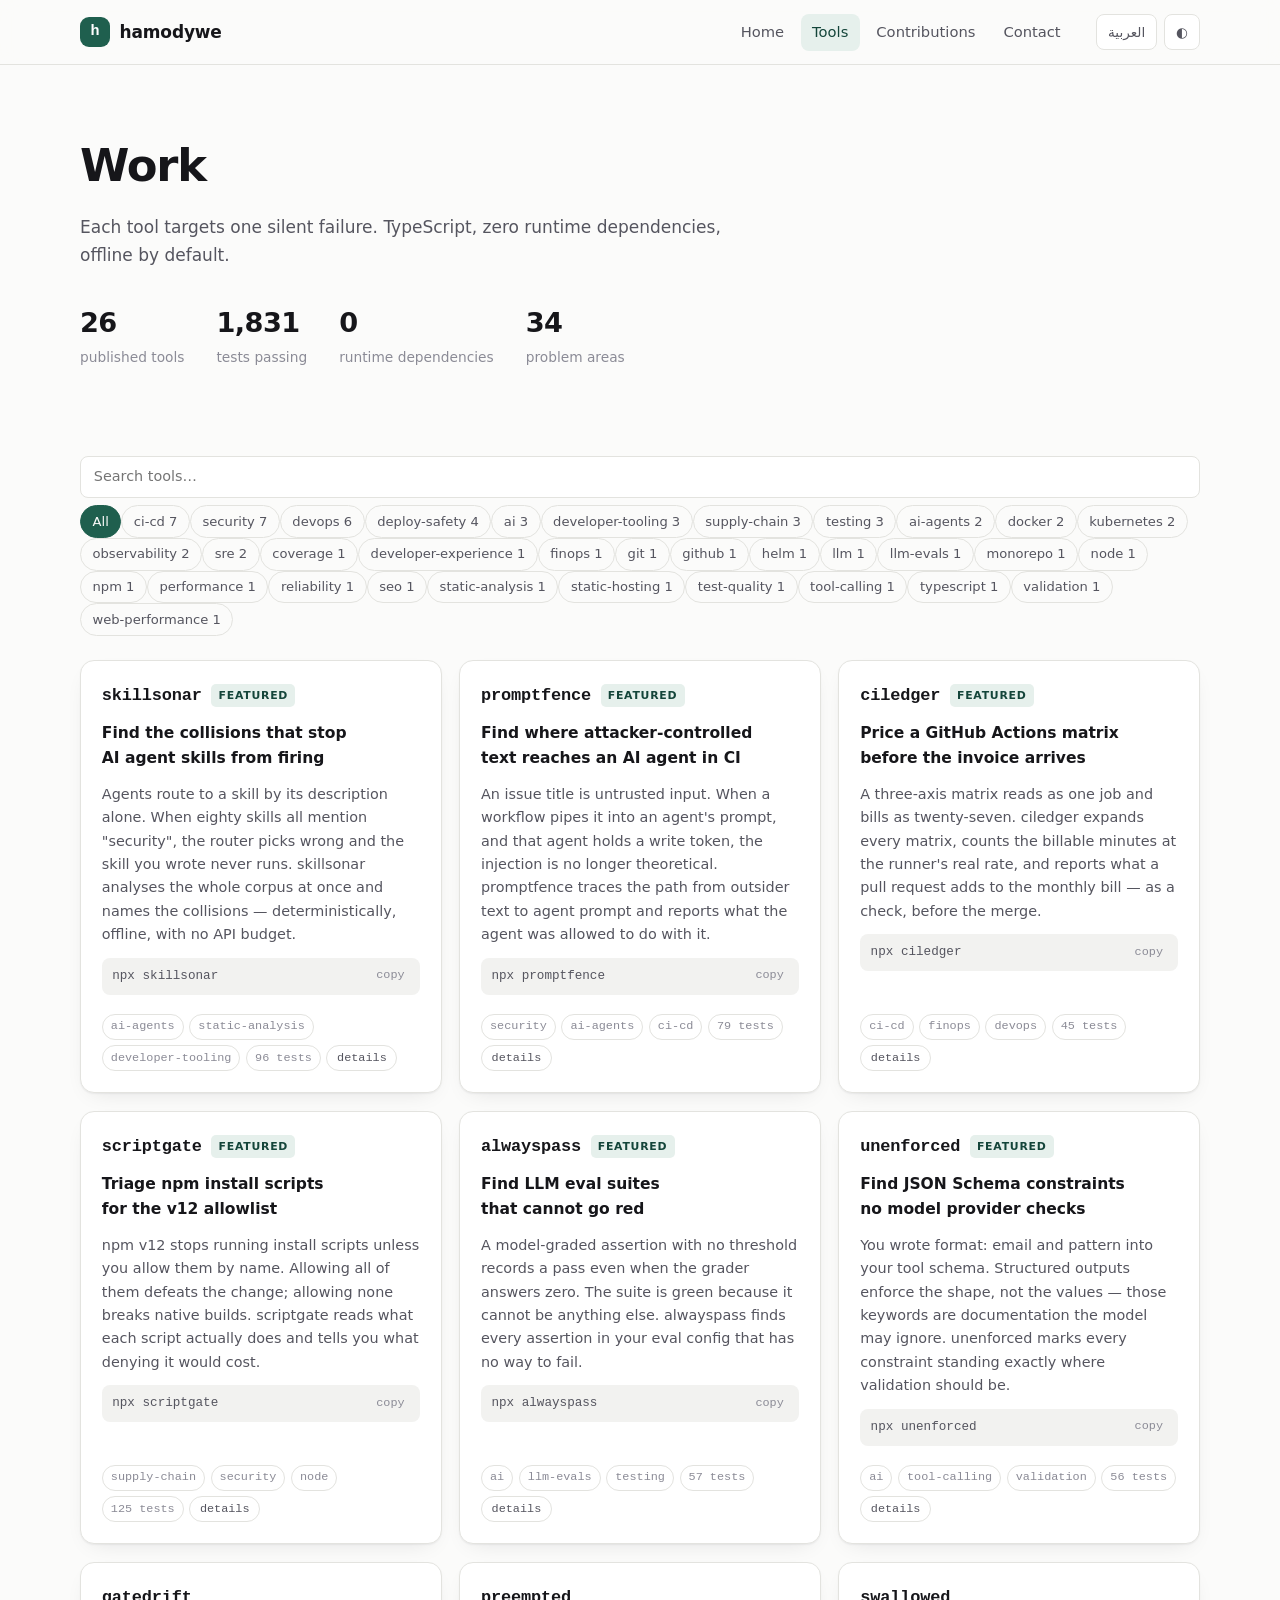
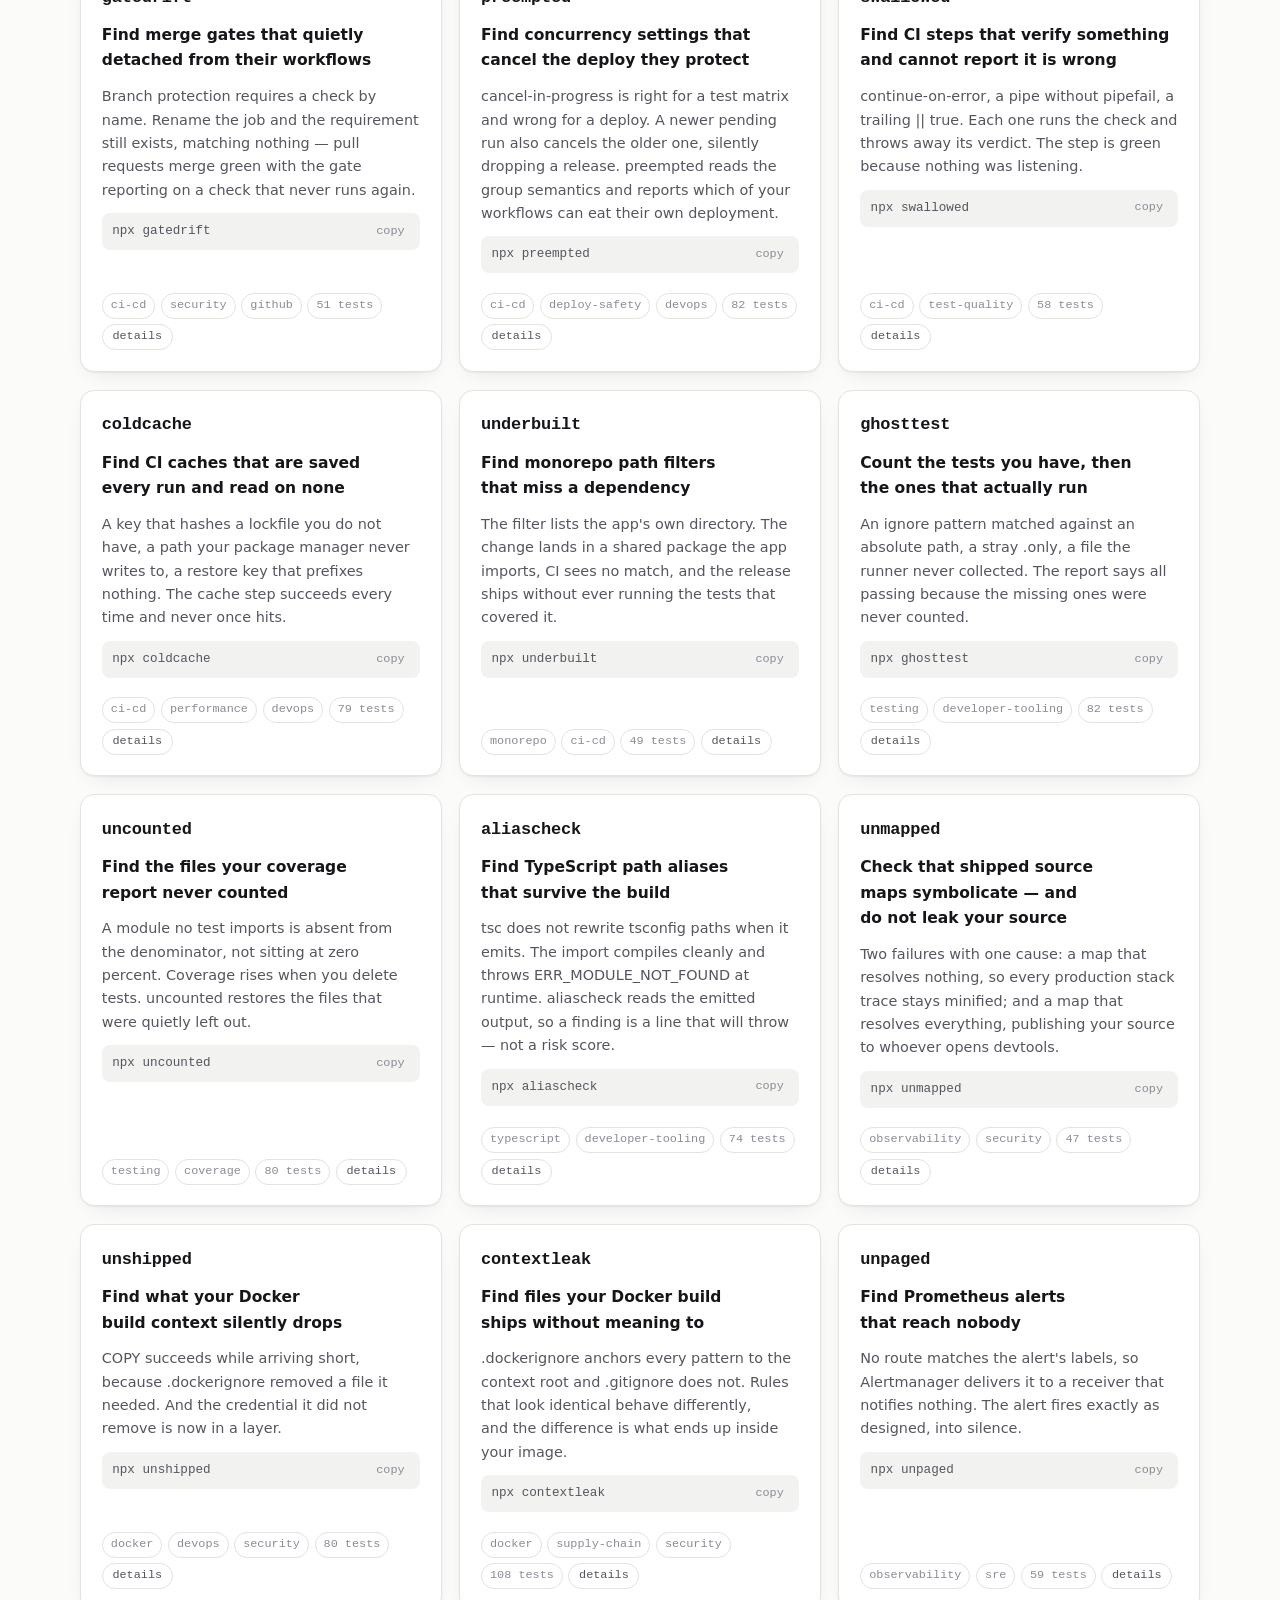
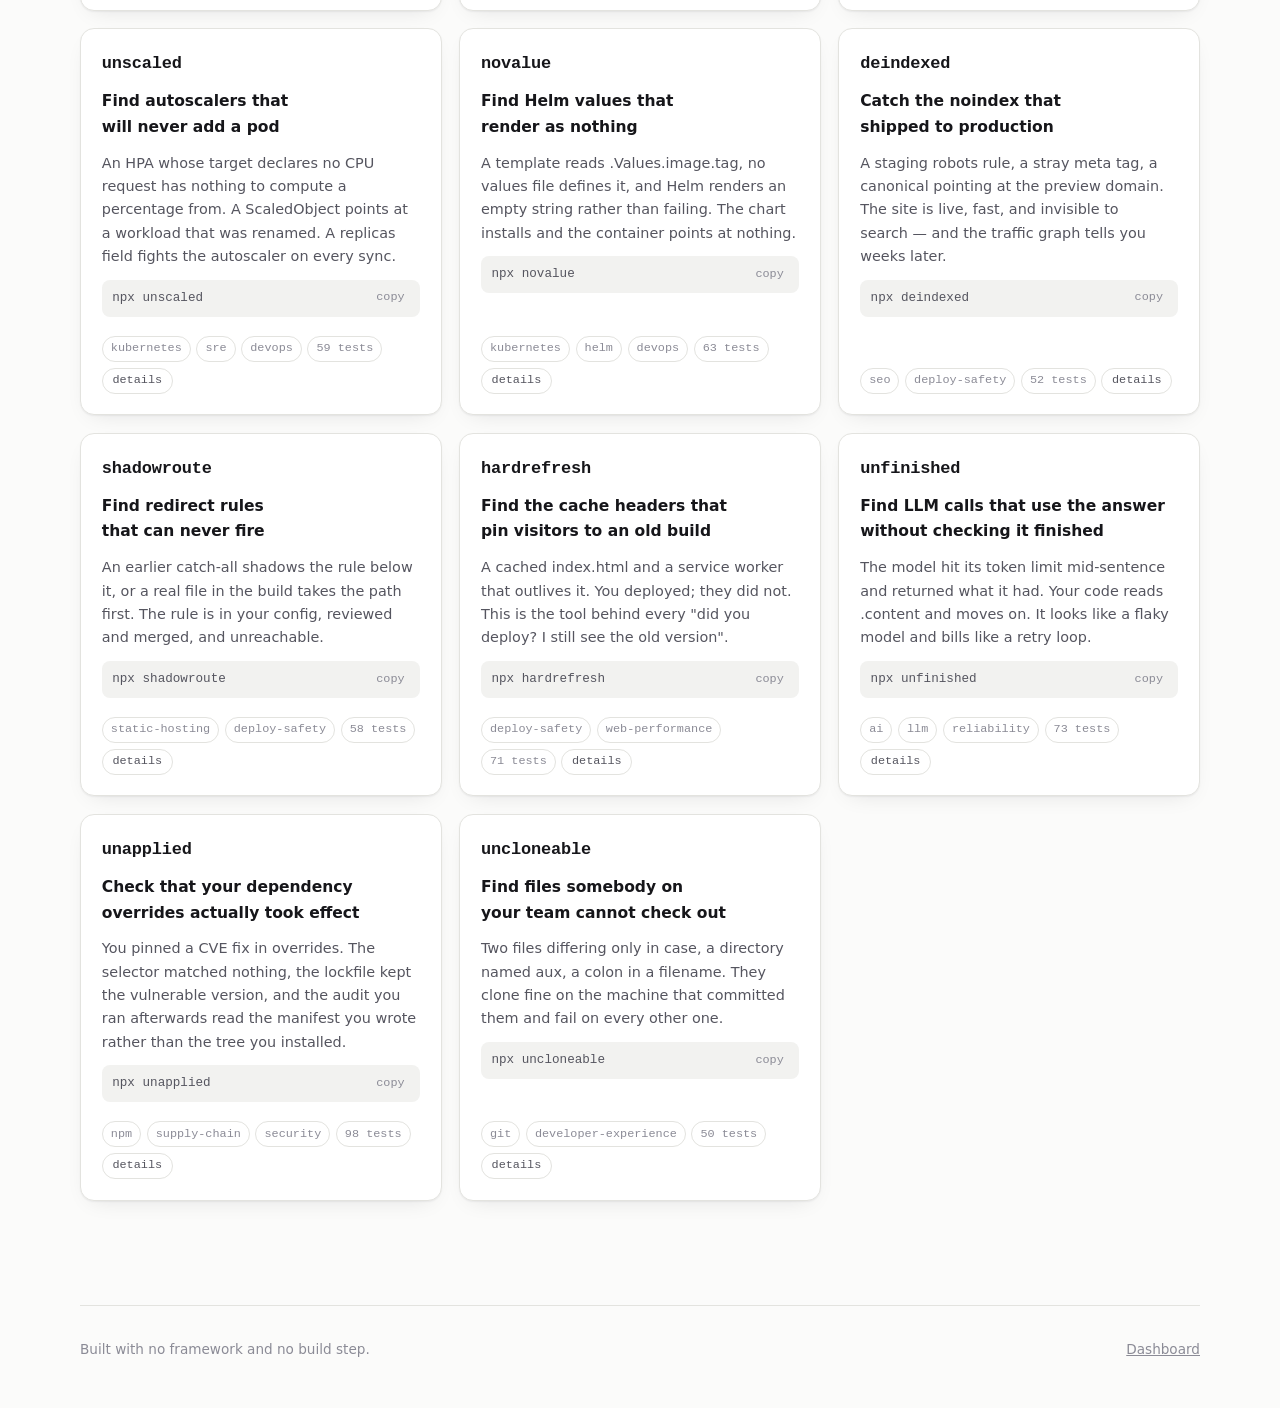
==== tools.html @ 38636c26 "feat: split into a home overview, a tools page and a contributions page One long page made both halv" ====
<!doctype html>
<html lang="en" dir="ltr">
<head>
<title>Tools — hamodywe</title>
<meta name="description" content="Static analysers that find silent failures in CI, deploys, tests and AI agent tooling.">
<meta charset="utf-8">
<meta name="viewport" content="width=device-width, initial-scale=1">
<meta name="color-scheme" content="light dark">
<link rel="stylesheet" href="assets/css/app.css">
<link rel="stylesheet" href="assets/css/motion.css">
<link rel="icon" href="data:image/svg+xml,<svg xmlns='http://www.w3.org/2000/svg' viewBox='0 0 32 32'><rect width='32' height='32' rx='8' fill='%231f5f4e'/><text x='16' y='23' font-size='19' font-family='monospace' font-weight='700' fill='%23fff' text-anchor='middle'>h</text></svg>">
<script>
  (() => {
    const t = localStorage.getItem('theme');
    if (t) document.documentElement.dataset.theme = t;
    const lang = localStorage.getItem('lang') || ((navigator.language || '').startsWith('ar') ? 'ar' : 'en');
    document.documentElement.lang = lang;
    document.documentElement.dir = lang === 'ar' ? 'rtl' : 'ltr';
  })();
</script>
</head>
<body>
<div class="progress" aria-hidden="true"></div>
<a class="skip" href="#main" data-i18n="skip">Skip to content</a>

<header class="top">
  <div class="wrap top-in">
    <a class="brand" href="index.html"><span class="brand-mark">h</span><span>hamodywe</span></a>
    <nav class="top-nav" aria-label="Sections">
      <a href="index.html" data-i18n="nav.home">Home</a>
      <a href="tools.html" data-i18n="nav.tools">Tools</a>
      <a href="contributions.html" data-i18n="nav.contributions">Contributions</a>
      <a href="index.html#contact" data-i18n="nav.contact">Contact</a>
    </nav>
    <div class="tools">
      <button class="chip" id="lang-toggle" type="button" aria-label="Switch language">العربية</button>
      <button class="chip" id="theme-toggle" type="button" aria-label="Switch theme">◐</button>
    </div>
  </div>
</header>

<main id="main">
  <section class="page-head wrap">
    <h1 id="page-title"></h1>
    <p id="page-sub"></p>
    <div class="stats" id="stats"></div>
  </section>

  <section class="sec wrap">
    <div class="filters">
      <input type="search" id="q" autocomplete="off">
      <div id="tags" role="group"></div>
    </div>
    <div class="grid" id="grid"></div>
    <p class="empty" id="empty" hidden data-i18n="work.empty">Nothing matches that filter.</p>
  </section>
</main>

<dialog class="detail" id="detail" aria-labelledby="detail-title">
  <button class="detail-close" type="button" id="detail-close" aria-label="Close">✕</button>
  <div class="detail-in" id="detail-in"></div>
</dialog>
<footer class="wrap">
  <span id="foot-left"></span>
  <span><a href="admin.html" data-i18n="foot.dashboard">Dashboard</a></span>
</footer>
<div class="toast" id="toast" role="status" aria-live="polite"></div>

<script type="module" src="assets/js/tools.js"></script>
</body>
</html>
---- assets/css/app.css ----
/* hamodywe.github.io — design system
   No build step, no dependencies, no external requests. */

:root {
  --bg: #fbfbfa;
  --bg-raised: #ffffff;
  --bg-sunken: #f2f2f0;
  --ink: #16161a;
  --ink-soft: #55555f;
  --ink-faint: #8b8b96;
  --line: #e3e3df;
  --accent: #1f5f4e;
  --accent-soft: #e6f0ec;
  --accent-ink: #14453a;
  --warn: #8a5a1a;

  --radius: 14px;
  --radius-sm: 8px;
  --shadow: 0 1px 2px rgb(20 20 26 / 6%), 0 8px 24px -12px rgb(20 20 26 / 14%);
  --shadow-lift: 0 2px 4px rgb(20 20 26 / 8%), 0 18px 40px -18px rgb(20 20 26 / 22%);

  --page: 1120px;
  --step: clamp(1rem, 0.6rem + 1.6vw, 1.6rem);

  --sans: ui-sans-serif, system-ui, -apple-system, "Segoe UI", Roboto, "Noto Sans Arabic", "Segoe UI Historic", sans-serif;
  --mono: ui-monospace, SFMono-Regular, "SF Mono", Menlo, Consolas, monospace;
}

:root[data-theme='dark'] {
  --bg: #0e0f11;
  --bg-raised: #16181b;
  --bg-sunken: #1c1f23;
  --ink: #eceef0;
  --ink-soft: #a6abb2;
  --ink-faint: #767c85;
  --line: #262a2f;
  --accent: #64d2ad;
  --accent-soft: #14302a;
  --accent-ink: #9fe8cd;
  --warn: #e0b070;
  --shadow: 0 1px 2px rgb(0 0 0 / 40%), 0 10px 30px -14px rgb(0 0 0 / 60%);
  --shadow-lift: 0 2px 6px rgb(0 0 0 / 45%), 0 22px 48px -20px rgb(0 0 0 / 70%);
}

@media (prefers-color-scheme: dark) {
  :root:not([data-theme='light']) {
    --bg: #0e0f11;
    --bg-raised: #16181b;
    --bg-sunken: #1c1f23;
    --ink: #eceef0;
    --ink-soft: #a6abb2;
    --ink-faint: #767c85;
    --line: #262a2f;
    --accent: #64d2ad;
    --accent-soft: #14302a;
    --accent-ink: #9fe8cd;
    --warn: #e0b070;
    --shadow: 0 1px 2px rgb(0 0 0 / 40%), 0 10px 30px -14px rgb(0 0 0 / 60%);
    --shadow-lift: 0 2px 6px rgb(0 0 0 / 45%), 0 22px 48px -20px rgb(0 0 0 / 70%);
  }
}

*, *::before, *::after { box-sizing: border-box; }

html { scroll-behavior: smooth; }
@media (prefers-reduced-motion: reduce) {
  html { scroll-behavior: auto; }
  *, *::before, *::after { animation-duration: 0.001ms !important; transition-duration: 0.001ms !important; }
}

body {
  margin: 0;
  background: var(--bg);
  color: var(--ink);
  font-family: var(--sans);
  font-size: 17px;
  line-height: 1.65;
  -webkit-font-smoothing: antialiased;
  text-rendering: optimizeLegibility;
}

html[dir='rtl'] body { line-height: 1.9; }

.wrap { width: min(100% - 2.5rem, var(--page)); margin-inline: auto; }

a { color: inherit; }

.skip {
  position: absolute; inset-inline-start: -9999px; top: 0; z-index: 100;
  background: var(--accent); color: #fff; padding: 0.6rem 1rem; border-radius: 0 0 var(--radius-sm) 0;
}
.skip:focus { inset-inline-start: 0; }

/* ---------- header ---------- */

.top {
  position: sticky; top: 0; z-index: 40;
  backdrop-filter: blur(12px);
  background: color-mix(in srgb, var(--bg) 86%, transparent);
  border-bottom: 1px solid var(--line);
}
.top-in { display: flex; align-items: center; gap: 1rem; padding: 0.85rem 0; }

.brand { display: flex; align-items: center; gap: 0.6rem; font-weight: 650; letter-spacing: -0.01em; text-decoration: none; }
.brand-mark {
  width: 30px; height: 30px; border-radius: 9px; display: grid; place-items: center;
  background: var(--accent); color: var(--bg-raised); font-family: var(--mono); font-size: 15px; font-weight: 700;
}

.top-nav { display: flex; gap: 0.35rem; margin-inline-start: auto; }
.top-nav a {
  padding: 0.4rem 0.7rem; border-radius: var(--radius-sm); text-decoration: none;
  color: var(--ink-soft); font-size: 0.92rem; transition: background 0.15s, color 0.15s;
}
.top-nav a:hover { background: var(--bg-sunken); color: var(--ink); }
@media (max-width: 760px) { .top-nav { display: none; } }

.tools { display: flex; gap: 0.4rem; margin-inline-start: auto; }
@media (min-width: 761px) { .tools { margin-inline-start: 0.5rem; } }

.chip {
  border: 1px solid var(--line); background: var(--bg-raised); color: var(--ink-soft);
  border-radius: var(--radius-sm); padding: 0.38rem 0.7rem; font: inherit; font-size: 0.85rem;
  cursor: pointer; transition: border-color 0.15s, color 0.15s, background 0.15s;
}
.chip:hover { color: var(--ink); border-color: var(--ink-faint); }
.chip:focus-visible, a:focus-visible, button:focus-visible, input:focus-visible, textarea:focus-visible, select:focus-visible {
  outline: 2px solid var(--accent); outline-offset: 2px;
}

/* ---------- hero ---------- */

.hero { padding: clamp(3rem, 8vw, 6rem) 0 clamp(2rem, 5vw, 3.5rem); }
.hero-role {
  font-family: var(--mono); font-size: 0.82rem; letter-spacing: 0.02em;
  color: var(--accent-ink); background: var(--accent-soft);
  display: inline-block; padding: 0.35rem 0.7rem; border-radius: 999px; margin-bottom: 1.1rem;
}
.hero h1 {
  font-size: clamp(2.1rem, 1.2rem + 3.6vw, 3.9rem);
  line-height: 1.12; letter-spacing: -0.025em; margin: 0 0 1.1rem; font-weight: 680; max-width: 20ch;
}
html[dir='rtl'] .hero h1 { line-height: 1.35; letter-spacing: 0; }
.hero p { color: var(--ink-soft); max-width: 62ch; margin: 0 0 1.6rem; font-size: 1.03rem; }
.hero-actions { display: flex; flex-wrap: wrap; gap: 0.6rem; align-items: center; }

.btn {
  display: inline-flex; align-items: center; gap: 0.45rem; text-decoration: none;
  padding: 0.6rem 1.1rem; border-radius: var(--radius-sm); font-size: 0.94rem; font-weight: 550;
  border: 1px solid transparent; cursor: pointer; transition: transform 0.12s, box-shadow 0.15s, background 0.15s;
}
.btn-primary { background: var(--accent); color: var(--bg); box-shadow: var(--shadow); }
.btn-primary:hover { transform: translateY(-1px); box-shadow: var(--shadow-lift); }
.btn-ghost { border-color: var(--line); color: var(--ink); background: var(--bg-raised); }
.btn-ghost:hover { border-color: var(--ink-faint); }

.stats { display: flex; flex-wrap: wrap; gap: 2rem; margin-top: 2.6rem; }
.stat-n { font-size: 1.7rem; font-weight: 660; letter-spacing: -0.02em; font-variant-numeric: tabular-nums; }
.stat-l { color: var(--ink-faint); font-size: 0.86rem; }

/* ---------- sections ---------- */

.sec { padding: clamp(2.5rem, 6vw, 4.5rem) 0; }
.sec-head { display: flex; align-items: baseline; gap: 1rem; flex-wrap: wrap; margin-bottom: 1.6rem; }
.sec-head h2 { font-size: clamp(1.4rem, 1rem + 1.4vw, 2rem); letter-spacing: -0.02em; margin: 0; font-weight: 640; }
.sec-head p { color: var(--ink-soft); margin: 0; font-size: 0.95rem; flex: 1 1 24ch; }

.filters { display: flex; flex-wrap: wrap; gap: 0.45rem; margin-bottom: 1.5rem; align-items: center; }
.filters input[type='search'] {
  flex: 1 1 15rem; min-width: 0; padding: 0.5rem 0.8rem; font: inherit; font-size: 0.9rem;
  border: 1px solid var(--line); border-radius: var(--radius-sm); background: var(--bg-raised); color: var(--ink);
}
.tag-btn {
  border: 1px solid var(--line); background: transparent; color: var(--ink-soft);
  border-radius: 999px; padding: 0.28rem 0.72rem; font: inherit; font-size: 0.82rem; cursor: pointer;
  transition: all 0.15s;
}
.tag-btn:hover { color: var(--ink); border-color: var(--ink-faint); }
.tag-btn[aria-pressed='true'] { background: var(--accent); border-color: var(--accent); color: var(--bg); }

/* ---------- project grid ---------- */

.grid { display: grid; gap: 1.1rem; grid-template-columns: repeat(auto-fill, minmax(min(100%, 21rem), 1fr)); }

.card {
  position: relative; display: flex; flex-direction: column; gap: 0.7rem;
  background: var(--bg-raised); border: 1px solid var(--line); border-radius: var(--radius);
  padding: 1.3rem; box-shadow: var(--shadow);
  transition: transform 0.16s ease, box-shadow 0.16s ease, border-color 0.16s ease;
  opacity: 0; translate: 0 12px;
}
.card.in { opacity: 1; translate: 0 0; }
.card:hover { transform: translateY(-3px); box-shadow: var(--shadow-lift); border-color: color-mix(in srgb, var(--accent) 40%, var(--line)); }

.card-top { display: flex; align-items: center; gap: 0.6rem; }
.card h3 { margin: 0; font-size: 1.06rem; font-family: var(--mono); font-weight: 620; letter-spacing: -0.01em; }
/* The title links to the repository. The card body is deliberately NOT a
   stretched link: the rest of the card opens the detail dialog, and one
   element cannot be both. */
.card h3 a { text-decoration: none; border-bottom: 1px solid transparent; }
.card h3 a:hover { border-bottom-color: var(--accent); }
.card { cursor: pointer; }

.card-more {
  border: 1px solid var(--line); background: transparent; color: var(--ink-soft);
  border-radius: 999px; padding: 0.14rem 0.6rem; font: inherit; font-size: 0.74rem;
  cursor: pointer; font-family: var(--mono);
}
.card-more:hover { color: var(--accent); border-color: var(--accent); }
.star {
  margin-inline-start: auto; font-size: 0.8rem; color: var(--ink-faint);
  font-variant-numeric: tabular-nums; display: inline-flex; align-items: center; gap: 0.25rem;
}
.badge-featured {
  font-size: 0.68rem; text-transform: uppercase; letter-spacing: 0.07em; font-weight: 650;
  color: var(--accent-ink); background: var(--accent-soft); padding: 0.18rem 0.45rem; border-radius: 5px;
}

.card-tagline { font-weight: 560; margin: 0; font-size: 0.97rem; }
.card p.card-desc { margin: 0; color: var(--ink-soft); font-size: 0.9rem; line-height: 1.62; }
html[dir='rtl'] .card p.card-desc { line-height: 1.95; }

.card-meta { display: flex; flex-wrap: wrap; gap: 0.35rem; margin-top: auto; padding-top: 0.5rem; }
.pill {
  font-size: 0.74rem; color: var(--ink-faint); border: 1px solid var(--line);
  padding: 0.14rem 0.5rem; border-radius: 999px; font-family: var(--mono);
}
.card-run {
  font-family: var(--mono); font-size: 0.79rem; color: var(--ink-soft);
  background: var(--bg-sunken); border-radius: var(--radius-sm); padding: 0.45rem 0.65rem;
  display: flex; align-items: center; gap: 0.5rem; direction: ltr; text-align: left;
}
.card-run button {
  margin-inline-start: auto; border: 0; background: transparent; color: var(--ink-faint);
  cursor: pointer; font: inherit; font-size: 0.74rem; padding: 0.1rem 0.3rem; border-radius: 4px; z-index: 1; position: relative;
}
.card-run button:hover { color: var(--accent); background: var(--bg-raised); }

.empty { color: var(--ink-faint); text-align: center; padding: 3rem 0; }

/* ---------- contributions ---------- */

.contrib-list { display: grid; gap: 0.5rem; }
.contrib {
  display: flex; align-items: baseline; gap: 0.75rem; flex-wrap: wrap;
  padding: 0.85rem 1rem; border: 1px solid var(--line); border-radius: var(--radius-sm);
  background: var(--bg-raised); text-decoration: none;
  transition: border-color 0.15s, transform 0.15s;
}
.contrib:hover { border-color: var(--accent); transform: translateX(2px); }
html[dir='rtl'] .contrib:hover { transform: translateX(-2px); }
.contrib-repo { font-family: var(--mono); font-size: 0.88rem; font-weight: 600; }
.contrib-stars { font-size: 0.76rem; color: var(--ink-faint); font-variant-numeric: tabular-nums; }
.contrib-what { color: var(--ink-soft); font-size: 0.89rem; flex: 1 1 20ch; }
.contrib-pr { font-family: var(--mono); font-size: 0.78rem; color: var(--accent-ink); }

/* ---------- about / contact ---------- */

.prose { max-width: 64ch; color: var(--ink-soft); }
.prose strong { color: var(--ink); font-weight: 600; }

.contact-row { display: flex; flex-wrap: wrap; gap: 0.6rem; margin-top: 1.2rem; }

footer {
  border-top: 1px solid var(--line); margin-top: 2rem; padding: 2rem 0 3rem;
  color: var(--ink-faint); font-size: 0.85rem;
  display: flex; justify-content: space-between; gap: 1rem; flex-wrap: wrap;
}

/* ---------- dashboard ---------- */

.admin-grid { display: grid; gap: 1.5rem; grid-template-columns: minmax(0, 1fr); align-items: start; }
@media (min-width: 960px) { .admin-grid { grid-template-columns: minmax(0, 1fr) minmax(0, 1fr); } }

.panel { background: var(--bg-raised); border: 1px solid var(--line); border-radius: var(--radius); padding: 1.3rem; }
.panel h2 { margin: 0 0 0.3rem; font-size: 1.1rem; }
.panel > p { margin: 0 0 1.1rem; color: var(--ink-soft); font-size: 0.88rem; }

.field { display: grid; gap: 0.3rem; margin-bottom: 0.85rem; }
.field label { font-size: 0.83rem; color: var(--ink-soft); font-weight: 550; }
.field input, .field textarea, .field select {
  font: inherit; font-size: 0.92rem; padding: 0.5rem 0.7rem; color: var(--ink);
  background: var(--bg); border: 1px solid var(--line); border-radius: var(--radius-sm); width: 100%;
}
.field textarea { min-height: 5.5rem; resize: vertical; line-height: 1.6; }
.field .hint { font-size: 0.76rem; color: var(--ink-faint); }
.field-row { display: grid; gap: 0.85rem; grid-template-columns: 1fr 1fr; }

.admin-list { display: grid; gap: 0.4rem; max-height: 22rem; overflow: auto; padding-inline-end: 0.2rem; }
.admin-item {
  display: flex; align-items: center; gap: 0.6rem; padding: 0.5rem 0.7rem;
  border: 1px solid var(--line); border-radius: var(--radius-sm); background: var(--bg);
}
.admin-item strong { font-family: var(--mono); font-size: 0.86rem; font-weight: 600; }
.admin-item span { color: var(--ink-faint); font-size: 0.8rem; overflow: hidden; text-overflow: ellipsis; white-space: nowrap; }
.admin-item .row-actions { margin-inline-start: auto; display: flex; gap: 0.25rem; flex-shrink: 0; }
.icon-btn {
  border: 1px solid var(--line); background: var(--bg-raised); color: var(--ink-soft);
  border-radius: 6px; width: 28px; height: 28px; display: grid; place-items: center;
  cursor: pointer; font-size: 0.85rem; line-height: 1;
}
.icon-btn:hover { color: var(--ink); border-color: var(--ink-faint); }
.icon-btn.danger:hover { color: #c0392b; border-color: #c0392b; }

.out {
  font-family: var(--mono); font-size: 0.78rem; background: var(--bg-sunken); color: var(--ink-soft);
  border: 1px solid var(--line); border-radius: var(--radius-sm); padding: 0.8rem;
  max-height: 16rem; overflow: auto; white-space: pre; direction: ltr; text-align: left;
}

.note {
  border-inline-start: 3px solid var(--accent); background: var(--accent-soft); color: var(--accent-ink);
  padding: 0.7rem 0.9rem; border-radius: 0 var(--radius-sm) var(--radius-sm) 0; font-size: 0.86rem; margin-bottom: 1.1rem;
}
html[dir='rtl'] .note { border-radius: var(--radius-sm) 0 0 var(--radius-sm); }

.toast {
  position: fixed; inset-block-end: 1.5rem; inset-inline-start: 50%; translate: -50% 0;
  background: var(--ink); color: var(--bg); padding: 0.6rem 1.1rem; border-radius: 999px;
  font-size: 0.88rem; box-shadow: var(--shadow-lift); opacity: 0; pointer-events: none;
  transition: opacity 0.2s, translate 0.2s; z-index: 90;
}
.toast.show { opacity: 1; translate: -50% -6px; }

/* ---------- dedicated pages ---------- */

.page-head { padding: clamp(2.5rem, 6vw, 4rem) 0 1rem; }
.page-head h1 {
  font-size: clamp(1.8rem, 1.2rem + 2.4vw, 2.8rem);
  letter-spacing: -0.025em; margin: 0 0 0.6rem; font-weight: 660; text-wrap: balance;
}
html[dir='rtl'] .page-head h1 { letter-spacing: 0; }
.page-head p { color: var(--ink-soft); max-width: 62ch; margin: 0; }
.page-head .stats { margin-top: 2rem; }

.sec-link {
  margin-inline-start: auto; font-size: 0.88rem; color: var(--accent-ink);
  text-decoration: none; white-space: nowrap; font-weight: 550;
}
.sec-link:hover { text-decoration: underline; }

.top-nav a[aria-current='page'] { background: var(--accent-soft); color: var(--accent-ink); }

/* contributions grid */

.contrib-grid { display: grid; gap: 1rem; grid-template-columns: repeat(auto-fill, minmax(min(100%, 24rem), 1fr)); }

.contrib-card {
  position: relative; display: flex; flex-direction: column; gap: 0.55rem;
  background: var(--bg-raised); border: 1px solid var(--line); border-radius: var(--radius);
  padding: 1.2rem; text-decoration: none; box-shadow: var(--shadow);
  transition: transform 0.16s ease, box-shadow 0.16s ease, border-color 0.16s ease;
  opacity: 0; translate: 0 12px; overflow: hidden;
}
.contrib-card.in { opacity: 1; translate: 0 0; }
.contrib-card:hover {
  transform: translateY(-3px); box-shadow: var(--shadow-lift);
  border-color: color-mix(in srgb, var(--accent) 40%, var(--line));
}
.contrib-card::before {
  content: ''; position: absolute; inset: 0; pointer-events: none;
  background: radial-gradient(16rem circle at var(--mx, 50%) var(--my, 0%),
    color-mix(in srgb, var(--accent) 10%, transparent), transparent 60%);
  opacity: 0; transition: opacity 0.25s ease;
}
.contrib-card:hover::before { opacity: 1; }

.contrib-head { display: flex; align-items: baseline; gap: 0.6rem; }
.contrib-card .contrib-repo { font-family: var(--mono); font-size: 0.86rem; font-weight: 620; }
.contrib-card .contrib-stars { margin-inline-start: auto; }
.contrib-title { margin: 0; font-weight: 570; font-size: 0.98rem; text-wrap: balance; }
.contrib-card .contrib-what { margin: 0; color: var(--ink-soft); font-size: 0.88rem; line-height: 1.6; text-wrap: pretty; }
html[dir='rtl'] .contrib-card .contrib-what { line-height: 1.9; }
.contrib-card .card-meta { margin-top: auto; }
---- assets/css/motion.css ----
/* Motion and depth layer.
   Everything here is progressive: the site is complete and legible with this
   file removed, and every effect is disabled under prefers-reduced-motion. */

/* ---------- scroll progress ---------- */

.progress {
  position: fixed; inset-block-start: 0; inset-inline: 0; height: 2px; z-index: 60;
  background: linear-gradient(to right, var(--accent), color-mix(in srgb, var(--accent) 45%, transparent));
  transform-origin: left center;
  scale: 0 1;
}
html[dir='rtl'] .progress { transform-origin: right center; }

@supports (animation-timeline: scroll()) {
  .progress {
    animation: progress-grow linear both;
    animation-timeline: scroll(root block);
  }
}
@keyframes progress-grow { to { scale: 1 1; } }

/* ---------- hero atmosphere ---------- */

.hero { position: relative; isolation: isolate; }

.hero::before {
  content: '';
  position: absolute; z-index: -1;
  inset-block-start: -12rem; inset-inline-start: -20%;
  width: 70ch; aspect-ratio: 1;
  background:
    radial-gradient(closest-side, color-mix(in srgb, var(--accent) 22%, transparent), transparent 70%);
  filter: blur(28px);
  opacity: 0.75;
  animation: drift 22s ease-in-out infinite alternate;
  pointer-events: none;
}

.hero::after {
  content: '';
  position: absolute; z-index: -1;
  inset-block-start: 2rem; inset-inline-end: -10%;
  width: 46ch; aspect-ratio: 1;
  background: radial-gradient(closest-side, color-mix(in srgb, var(--warn) 14%, transparent), transparent 70%);
  filter: blur(34px);
  animation: drift 28s 2s ease-in-out infinite alternate-reverse;
  pointer-events: none;
}

@keyframes drift {
  from { translate: 0 0; scale: 1; }
  to { translate: 6% 4%; scale: 1.12; }
}

/* Words in the headline rise in sequence. */
.hero h1 .w {
  display: inline-block;
  opacity: 0;
  translate: 0 0.5em;
  animation: rise 0.7s cubic-bezier(0.22, 1, 0.36, 1) forwards;
  animation-delay: calc(var(--i) * 45ms);
}
@keyframes rise { to { opacity: 1; translate: 0 0; } }

.hero-role, .hero p, .hero-actions, .stats {
  opacity: 0;
  animation: fade-up 0.75s cubic-bezier(0.22, 1, 0.36, 1) forwards;
}
.hero-role { animation-delay: 0.05s; }
.hero p { animation-delay: 0.34s; }
.hero-actions { animation-delay: 0.44s; }
.stats { animation-delay: 0.54s; }

@keyframes fade-up {
  from { opacity: 0; translate: 0 14px; }
  to { opacity: 1; translate: 0 0; }
}

/* ---------- cards ---------- */

/* Reveal is driven by the scroll position where support exists, and by the
   IntersectionObserver `.in` class everywhere else. */
@supports (animation-timeline: view()) {
  .card {
    opacity: 1; translate: none;
    animation: card-in linear both;
    animation-timeline: view(block);
    animation-range: entry 0% cover 22%;
  }
}
@keyframes card-in {
  from { opacity: 0; translate: 0 26px; scale: 0.985; }
  to { opacity: 1; translate: 0 0; scale: 1; }
}

/* A light that follows the pointer across the card. */
.card::before {
  content: '';
  position: absolute; inset: 0; border-radius: inherit; pointer-events: none;
  background: radial-gradient(
    16rem circle at var(--mx, 50%) var(--my, 0%),
    color-mix(in srgb, var(--accent) 12%, transparent),
    transparent 60%
  );
  opacity: 0; transition: opacity 0.25s ease;
}
.card:hover::before { opacity: 1; }

.card-tagline { text-wrap: balance; }
.card-desc { text-wrap: pretty; }

/* ---------- stats count-up ---------- */

.stat-n { transition: color 0.3s; }
.stat-n[data-counting] { color: var(--accent); }

/* ---------- section headings ---------- */

.sec-head h2 { position: relative; display: inline-block; text-wrap: balance; }
.sec-head h2::after {
  content: ''; position: absolute; inset-block-end: -6px; inset-inline-start: 0;
  height: 2px; width: 100%; background: var(--accent); border-radius: 2px;
  scale: 0 1; transform-origin: inline-start;
  transition: scale 0.5s cubic-bezier(0.22, 1, 0.36, 1);
}
.sec-head.in h2::after { scale: 1 1; }

/* ---------- marquee ---------- */

.marquee {
  --gap: 2.5rem;
  overflow: hidden; mask-image: linear-gradient(to right, transparent, #000 8%, #000 92%, transparent);
  border-block: 1px solid var(--line); padding-block: 0.9rem; margin-block: 1rem 0;
}
.marquee-track { display: flex; gap: var(--gap); width: max-content; animation: slide 38s linear infinite; }
.marquee:hover .marquee-track { animation-play-state: paused; }
.marquee span {
  font-family: var(--mono); font-size: 0.82rem; color: var(--ink-faint);
  white-space: nowrap; letter-spacing: 0.02em;
}
@keyframes slide { to { translate: calc(-50% - (var(--gap) / 2)) 0; } }
html[dir='rtl'] .marquee-track { animation-direction: reverse; }

/* ---------- detail dialog ---------- */

dialog.detail {
  border: 1px solid var(--line); border-radius: var(--radius);
  background: var(--bg-raised); color: var(--ink);
  padding: 0; max-width: min(56ch, calc(100vw - 2.5rem)); width: 100%;
  box-shadow: var(--shadow-lift);
}
dialog.detail::backdrop {
  background: color-mix(in srgb, #05070a 62%, transparent);
  backdrop-filter: blur(3px);
}

@starting-style {
  dialog.detail[open] { opacity: 0; translate: 0 12px; }
  dialog.detail[open]::backdrop { opacity: 0; }
}
dialog.detail[open] {
  opacity: 1; translate: 0 0;
  transition: opacity 0.25s ease, translate 0.25s cubic-bezier(0.22, 1, 0.36, 1), overlay 0.25s allow-discrete, display 0.25s allow-discrete;
}
dialog.detail[open]::backdrop { opacity: 1; transition: opacity 0.25s ease, overlay 0.25s allow-discrete, display 0.25s allow-discrete; }

.detail-in { padding: 1.6rem; display: grid; gap: 0.9rem; }
.detail-in h3 { margin: 0; font-family: var(--mono); font-size: 1.2rem; }
.detail-in .lede { font-size: 1.02rem; font-weight: 560; margin: 0; text-wrap: balance; }
.detail-in p { margin: 0; color: var(--ink-soft); }
.detail-close {
  position: absolute; inset-block-start: 0.75rem; inset-inline-end: 0.75rem;
  border: 0; background: transparent; color: var(--ink-faint); font-size: 1.1rem;
  cursor: pointer; border-radius: 6px; width: 30px; height: 30px;
}
.detail-close:hover { color: var(--ink); background: var(--bg-sunken); }

/* ---------- view transitions ---------- */

@view-transition { navigation: auto; }

::view-transition-old(root) { animation: vt-out 0.18s ease both; }
::view-transition-new(root) { animation: vt-in 0.28s ease both; }
@keyframes vt-out { to { opacity: 0; } }
@keyframes vt-in { from { opacity: 0; } }

/* ---------- honour the setting ---------- */

@media (prefers-reduced-motion: reduce) {
  .hero::before, .hero::after { animation: none; }
  .hero h1 .w, .hero-role, .hero p, .hero-actions, .stats { animation: none; opacity: 1; translate: none; }
  .marquee-track { animation: none; }
  .card { animation: none; opacity: 1; translate: none; }
  .card::before { display: none; }
  .sec-head h2::after { transition: none; scale: 1 1; }
  .progress { animation: none; scale: 1 1; }
  dialog.detail[open] { transition: none; }
  ::view-transition-old(root), ::view-transition-new(root) { animation: none; }
}
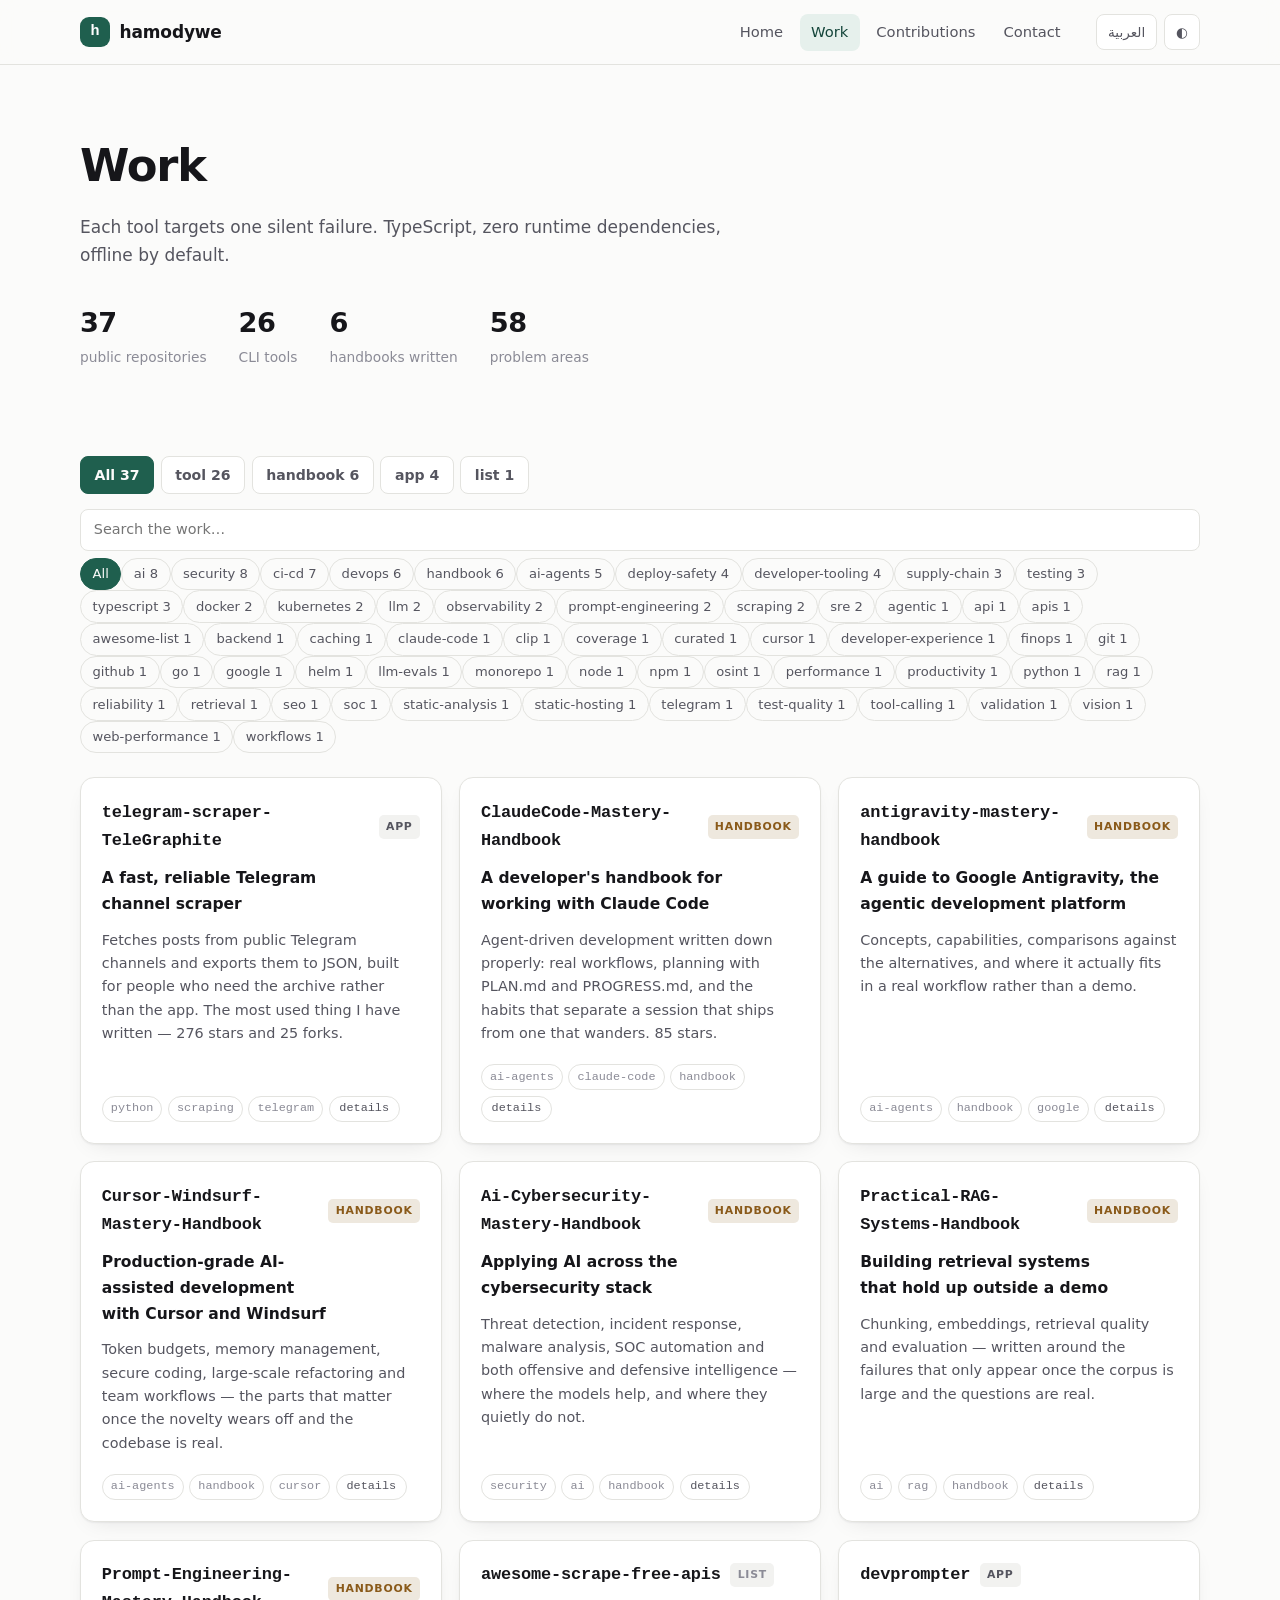
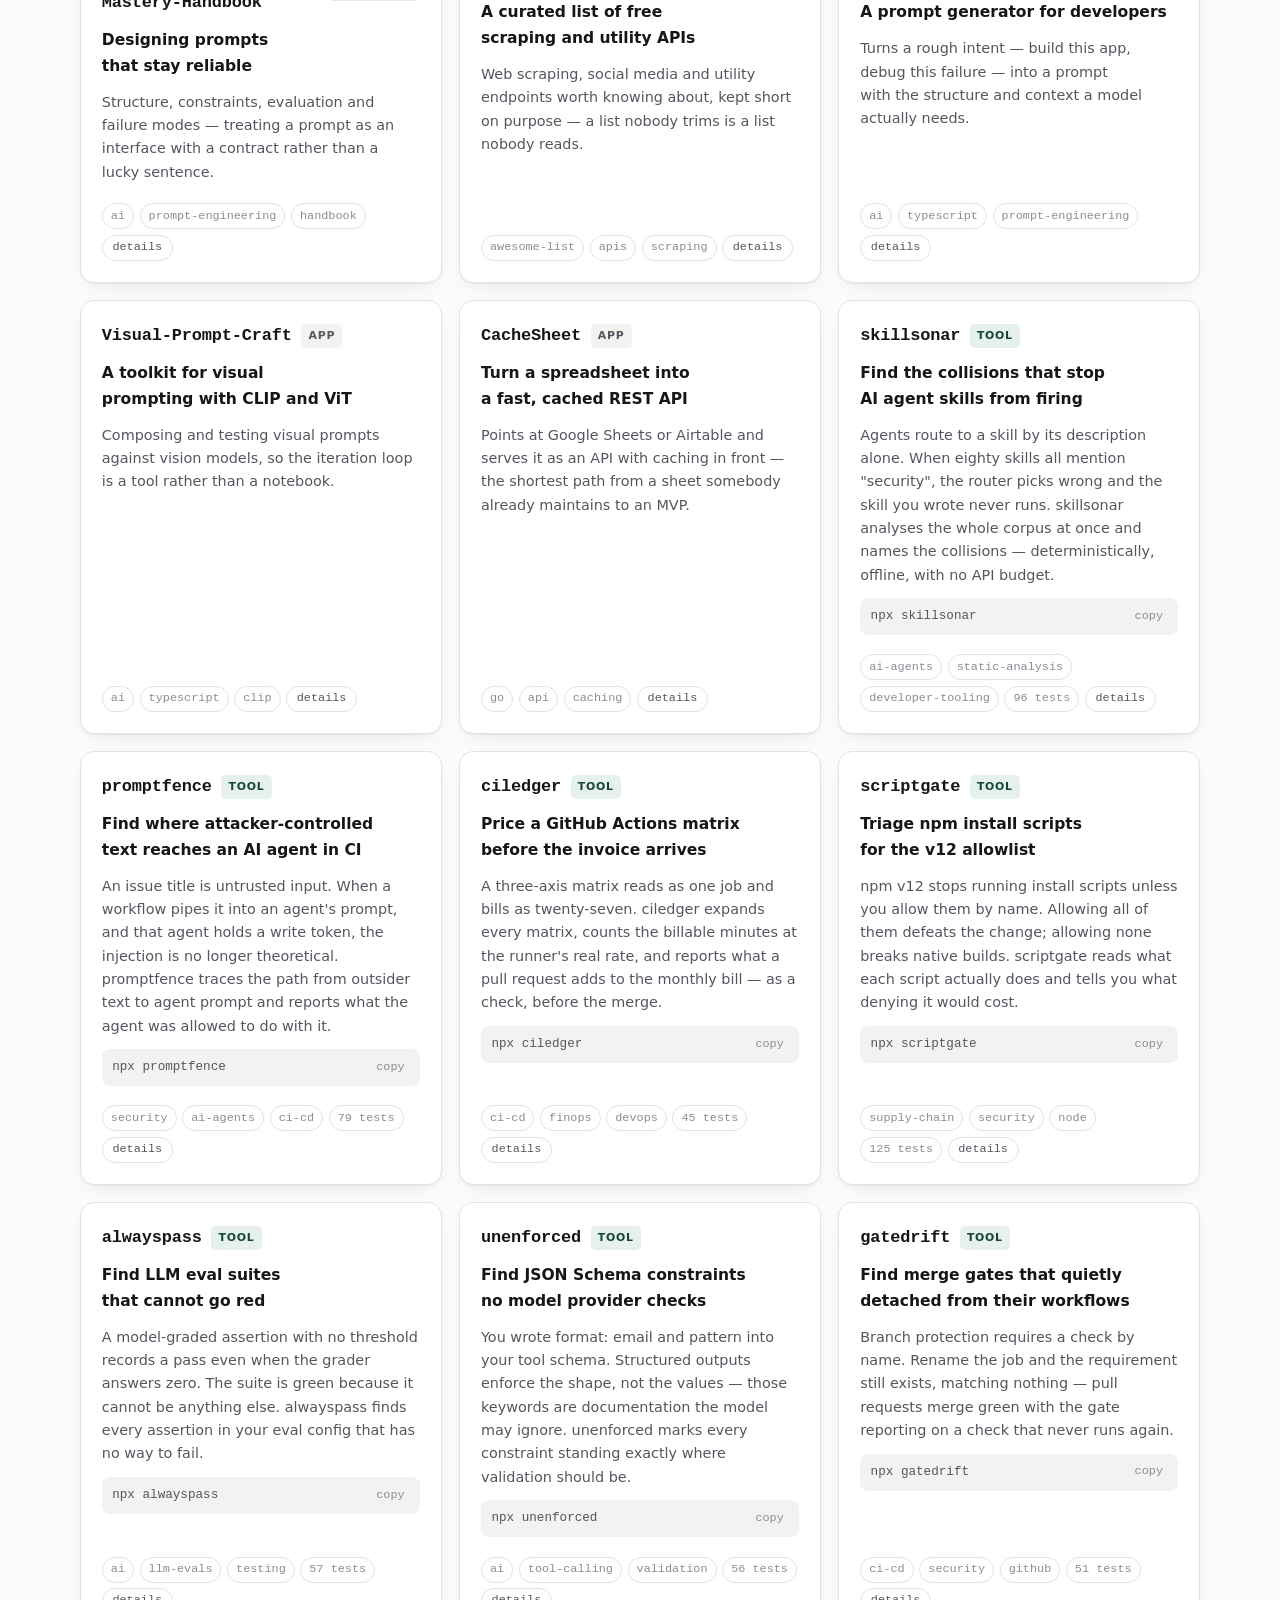
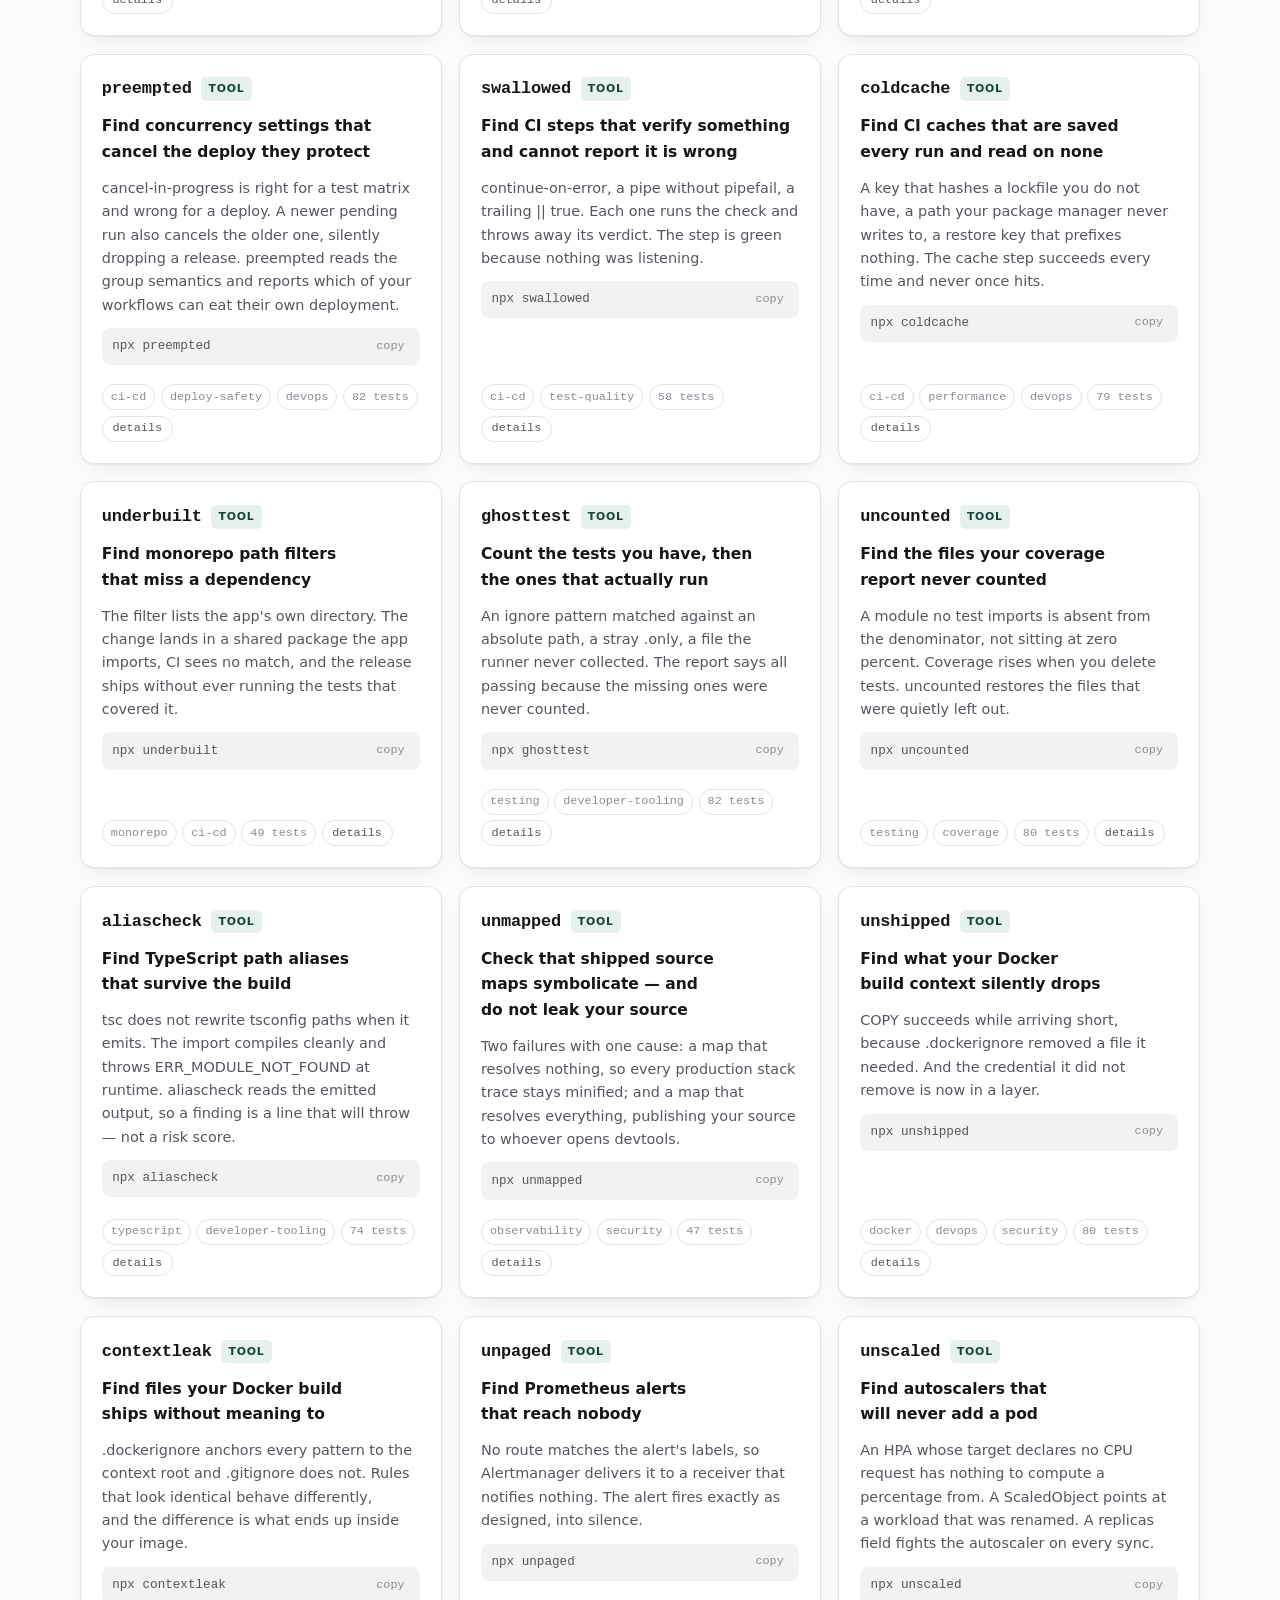
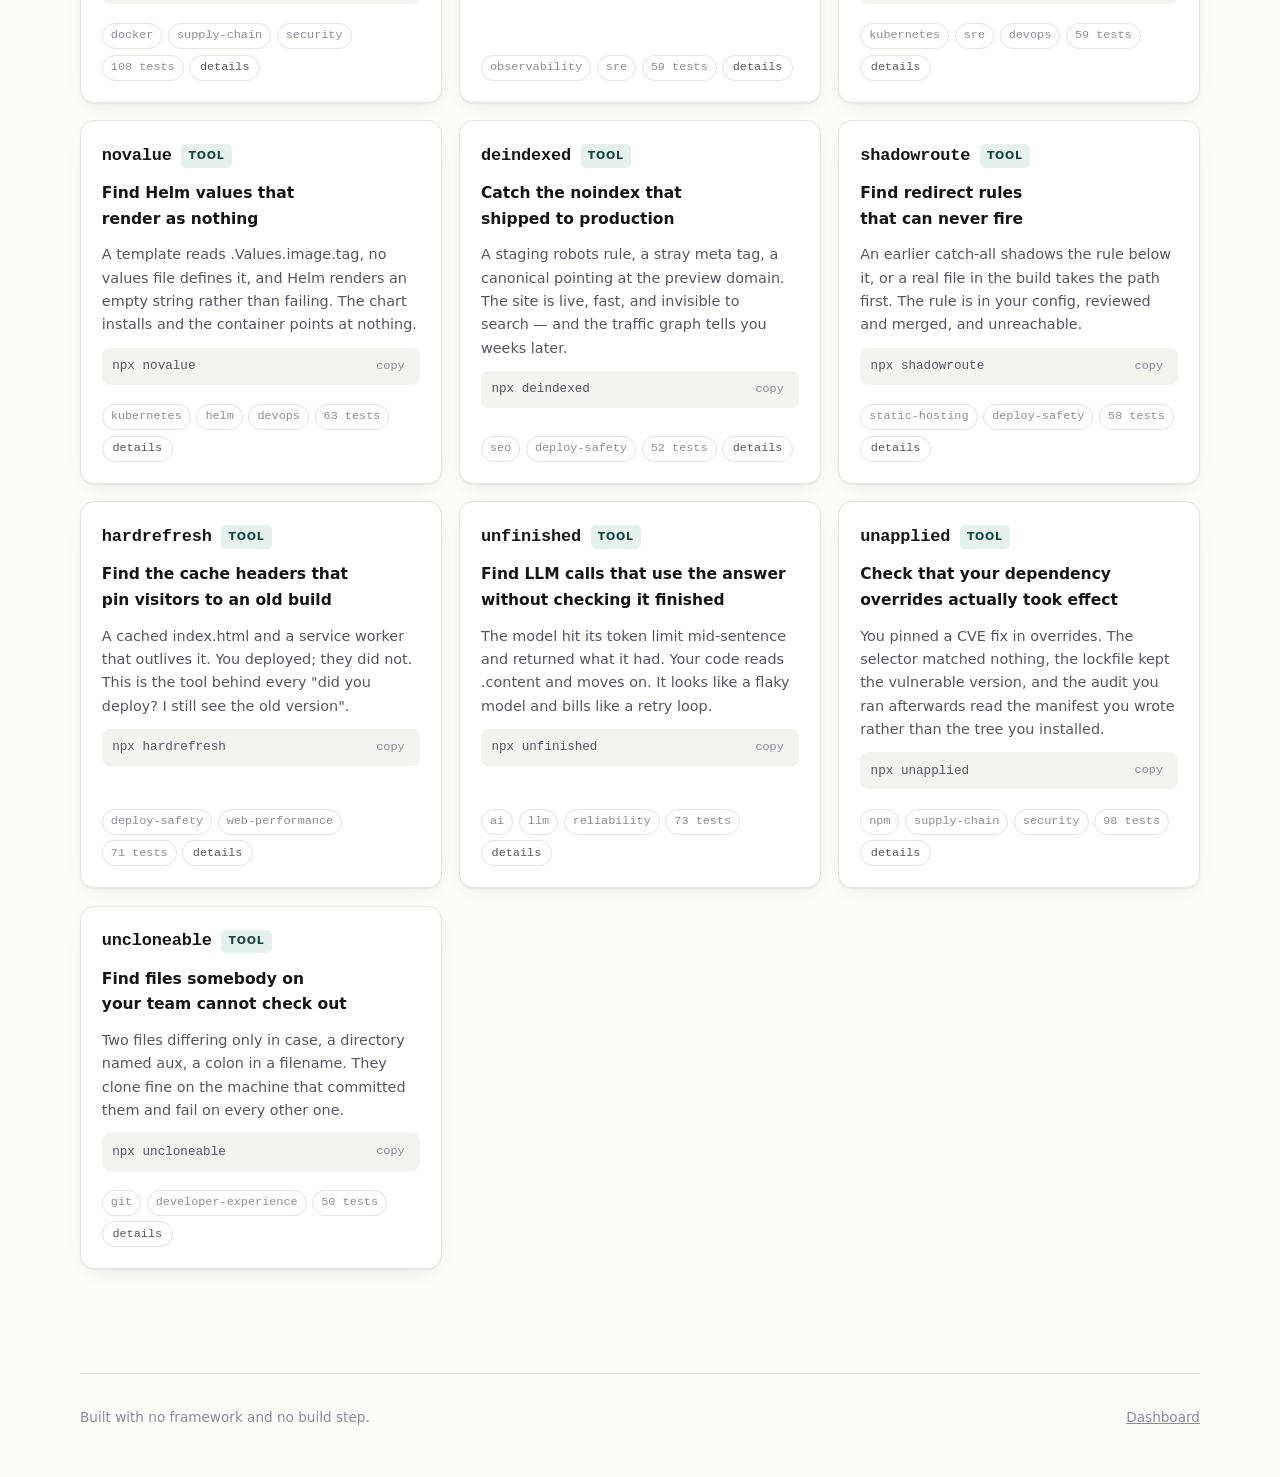
==== commit fc90925b: "feat: include the handbooks, apps and lists, not just the CLI tools The site showed 26 CLI tools and" ====
--- a/tools.html
+++ b/tools.html
@@ -47,6 +47,7 @@
   </section>
 
   <section class="sec wrap">
+    <div class="kinds" id="kinds" role="group"></div>
     <div class="filters">
       <input type="search" id="q" autocomplete="off">
       <div id="tags" role="group"></div>
--- a/assets/css/app.css
+++ b/assets/css/app.css
@@ -372,3 +372,23 @@
 .contrib-card .contrib-what { margin: 0; color: var(--ink-soft); font-size: 0.88rem; line-height: 1.6; text-wrap: pretty; }
 html[dir='rtl'] .contrib-card .contrib-what { line-height: 1.9; }
 .contrib-card .card-meta { margin-top: auto; }
+
+/* ---------- kind ---------- */
+
+.kind {
+  font-size: 0.68rem; text-transform: uppercase; letter-spacing: 0.07em; font-weight: 650;
+  padding: 0.18rem 0.45rem; border-radius: 5px; white-space: nowrap;
+  color: var(--accent-ink); background: var(--accent-soft);
+}
+.kind-handbook { color: var(--warn); background: color-mix(in srgb, var(--warn) 14%, transparent); }
+.kind-app { color: var(--ink-soft); background: var(--bg-sunken); }
+.kind-list { color: var(--ink-faint); background: var(--bg-sunken); }
+
+.kinds { display: flex; flex-wrap: wrap; gap: 0.4rem; margin-bottom: 0.9rem; }
+.kind-btn {
+  border: 1px solid var(--line); background: var(--bg-raised); color: var(--ink-soft);
+  border-radius: var(--radius-sm); padding: 0.4rem 0.85rem; font: inherit; font-size: 0.88rem;
+  font-weight: 550; cursor: pointer; transition: all 0.15s;
+}
+.kind-btn:hover { color: var(--ink); border-color: var(--ink-faint); }
+.kind-btn[aria-pressed='true'] { background: var(--accent); border-color: var(--accent); color: var(--bg); }
